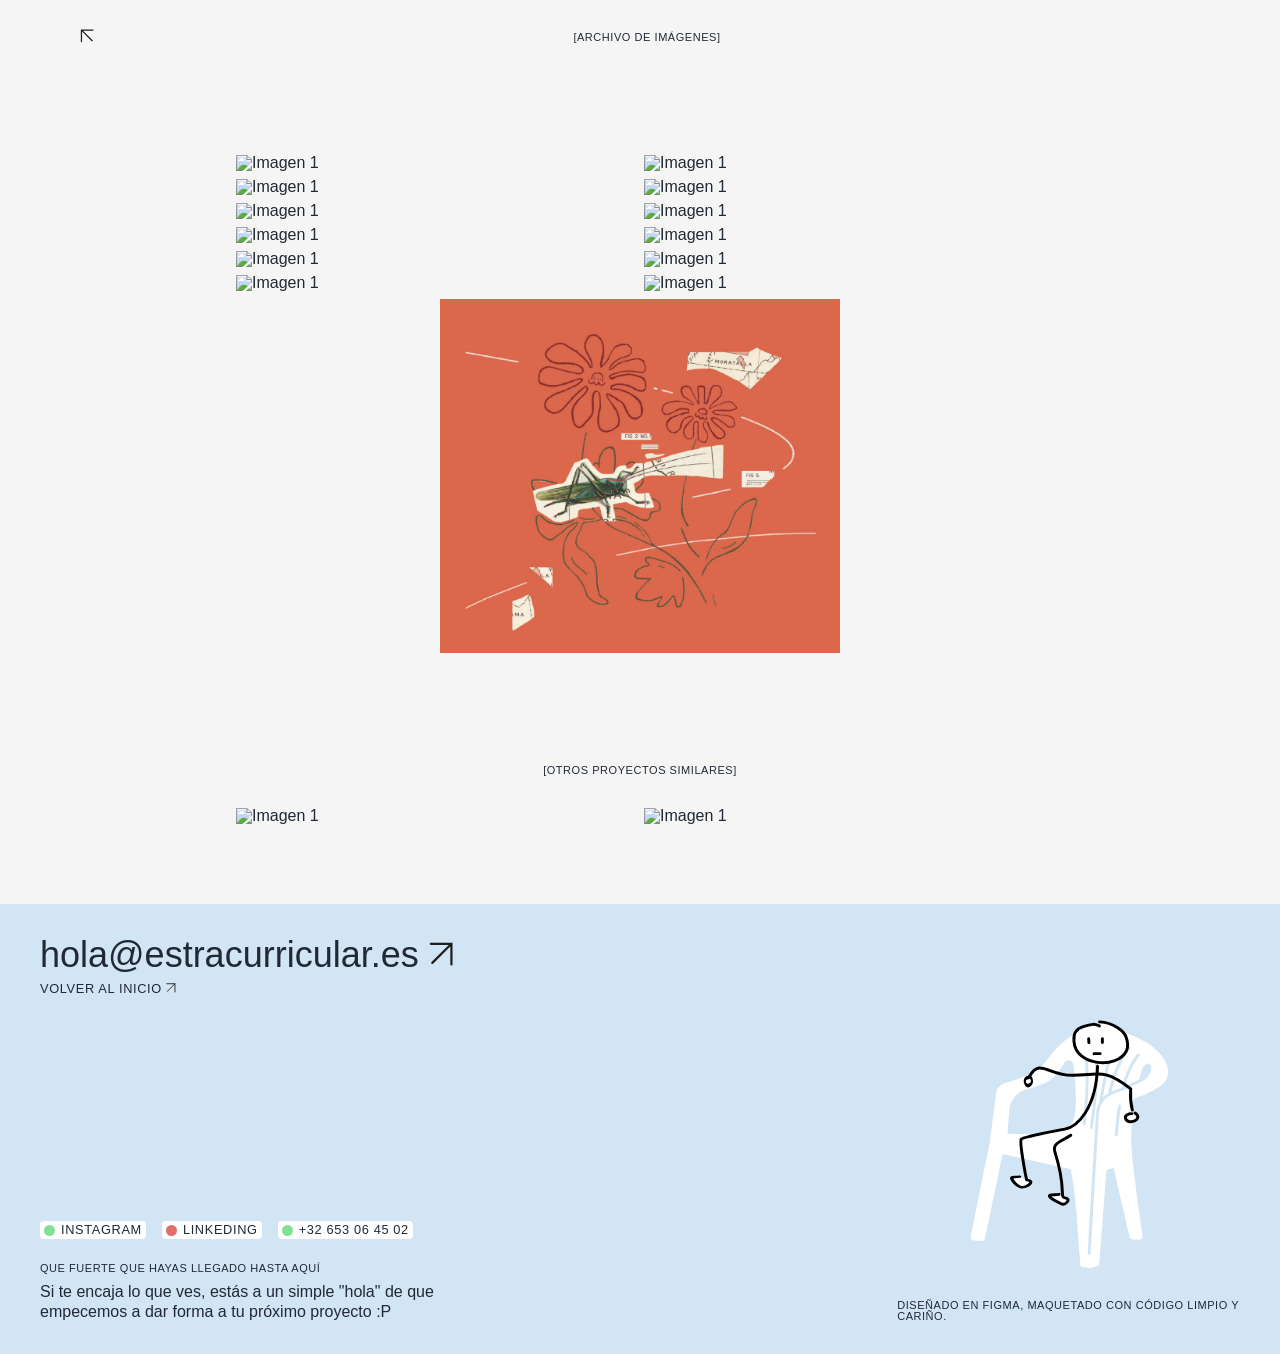
==== abbey.html @ 37d74346 "refactor: nueva estructura del portfolio" ====
<!DOCTYPE html>
<html lang="es">
<head>
  <meta charset="UTF-8">
  <meta name="viewport" content="width=device-width, initial-scale=1.0">
  <title>Archivo: Poemario: Tras el canto de un charete</title>
  <link rel="stylesheet" href="/css/main.css">
</head>
<body>

<section id="abbeyArchivo" class="project-section">
<div class="flex-group space center row">
  <a href="index.html#project-05">
      <svg width="14" height="14" viewBox="0 0 17 17" fill="none" style="transform: scaleX(-1);">
      <path d="M2.25414 14.2072L15.1341 1.34655M1.25 1.25H15.25V15.25" stroke="#1E1E1C" stroke-width="1.5" stroke-miterlimit="10" stroke-linecap="round"/>
      </svg>
  </a>
  <h1 class="label-text">[Archivo de Imágenes]</h1>
  <span></span>
</div>
<div class="flex-group row-gap center u-gap-8">
  <img src="/img/abbey/abbey-01.png" alt="Imagen 1" class="img-proyecto">
  <img src="/img/abbey/abbey-01a.png" alt="Imagen 1" class="img-proyecto">
  <img src="/img/abbey/abbey-01b.png" alt="Imagen 1" class="img-proyecto">

  <img src="/img/abbey/abbey-02.png" alt="Imagen 1" class="img-proyecto">
  <img src="/img/abbey/abbey-03.png" alt="Imagen 1" class="img-proyecto">
  <img src="/img/abbey/abbey-04.png" alt="Imagen 1" class="img-proyecto">

  <img src="/img/abbey/abbey-05.png" alt="Imagen 1" class="img-proyecto">
  <img src="/img/abbey/abbey-08.png" alt="Imagen 1" class="img-proyecto">
  <img src="/img/abbey/abbey-07.png" alt="Imagen 1" class="img-proyecto">

  <img src="/img/abbey/abbey-06.png" alt="Imagen 1" class="img-proyecto">
  <img src="/img/abbey/abbey-09.png" alt="Imagen 1" class="img-proyecto">
  <img src="/img/abbey/abbey-10.png" alt="Imagen 1" class="img-proyecto">

    <img src="/img/abbey/abbey0.jpg" alt="Imagen 1" class="img-proyecto">
</div>

<h1 class="label-text">[Otros proyectos similares]</h1>

<div class="flex-group row-gap center u-gap-8">
  <img src="/img/abbey/abbey-21.jpg" alt="Imagen 1" class="img-proyecto">
  <img src="/img/abbey/abbey-22.jpg" alt="Imagen 1" class="img-proyecto">
  
</div>

</section>

<footer class="project-footer">

  <div class="flex-group space">
    <div class="flex-group u-gap-8">
    <a class="email" href="mailto:hola@estracurricular.es">hola@estracurricular.es
      <svg width="25" height="25" viewBox="0 0 17 17" fill="none">
        <path d="M2.25414 14.2072L15.1341 1.34655M1.25 1.25H15.25V15.25" stroke="#1E1E1C" stroke-width="1.5" stroke-miterlimit="10" stroke-linecap="round"/>
      </svg>
    </a>
    <a class="text-xs" href="index.html">VOLVER AL INICIO
    <svg width="10" height="10" viewBox="0 0 17 17" fill="none">
        <path d="M2.25414 14.2072L15.1341 1.34655M1.25 1.25H15.25V15.25" stroke="#1E1E1C" stroke-width="1.5" stroke-miterlimit="10" stroke-linecap="round"/>
      </svg>
    </a>
    </div>

    <div class="flex-group column u-gap-8">
     <div class="flex-group row u-gap-16 u-mg-4">
        <a href="https://www.instagram.com/estracurricular/" class="tag white u-bulletVerde" target="_blank" rel="noopener">instagram</a>
        <a href="https://www.instagram.com/estracurricular/" class="tag white u-bulletRojo" target="_blank" rel="noopener">linkeding</a>
        <span class="tag white u-bulletVerde">+32 653 06 45 02</span>
      </div>
    <span class="label-text u-mg-16">que fuerte que hayas llegado hasta aquí</span>
    <p class="body" style="width: 430px">Si te encaja lo que ves, estás a un simple "hola" de que empecemos a dar forma a tu próximo proyecto :P</mark></p>
    </div>

  </div>  

  <div class="flex-group u-gap-32" style="justify-content:end;align-items:center">
    <img src="/img/yo-pequeña.svg" width="200" alt="soy yo">
    <p class="label-text" style="white-space:wrap">Diseñado en Figma, maquetado con código limpio y cariño.</p>
  </div>

</footer>

</body>
</html>
---- css/main.css ----
/* 1. VARIABLES Y CONFIGURACIÓN */
@import url("./variables.css");

/* 2. RESET Y NORMALIZACIÓN */
@import url("./reset.css");

/* 3. TIPOGRAFÍA */
@import url("./typography.css");

/* 4. UTILIDADES */
@import url("./utilities.css");

/* 5. COMPONENTES */
@import url("./components.css");

/* 6. LAYOUT */
@import url("./layout.css");

/* 7. SECCIONES */
@import url("./sections/hero.css");
@import url("./sections/info.css");
@import url("./sections/skills.css");
@import url("./sections/experiencia.css");
@import url("./sections/portfolio.css");
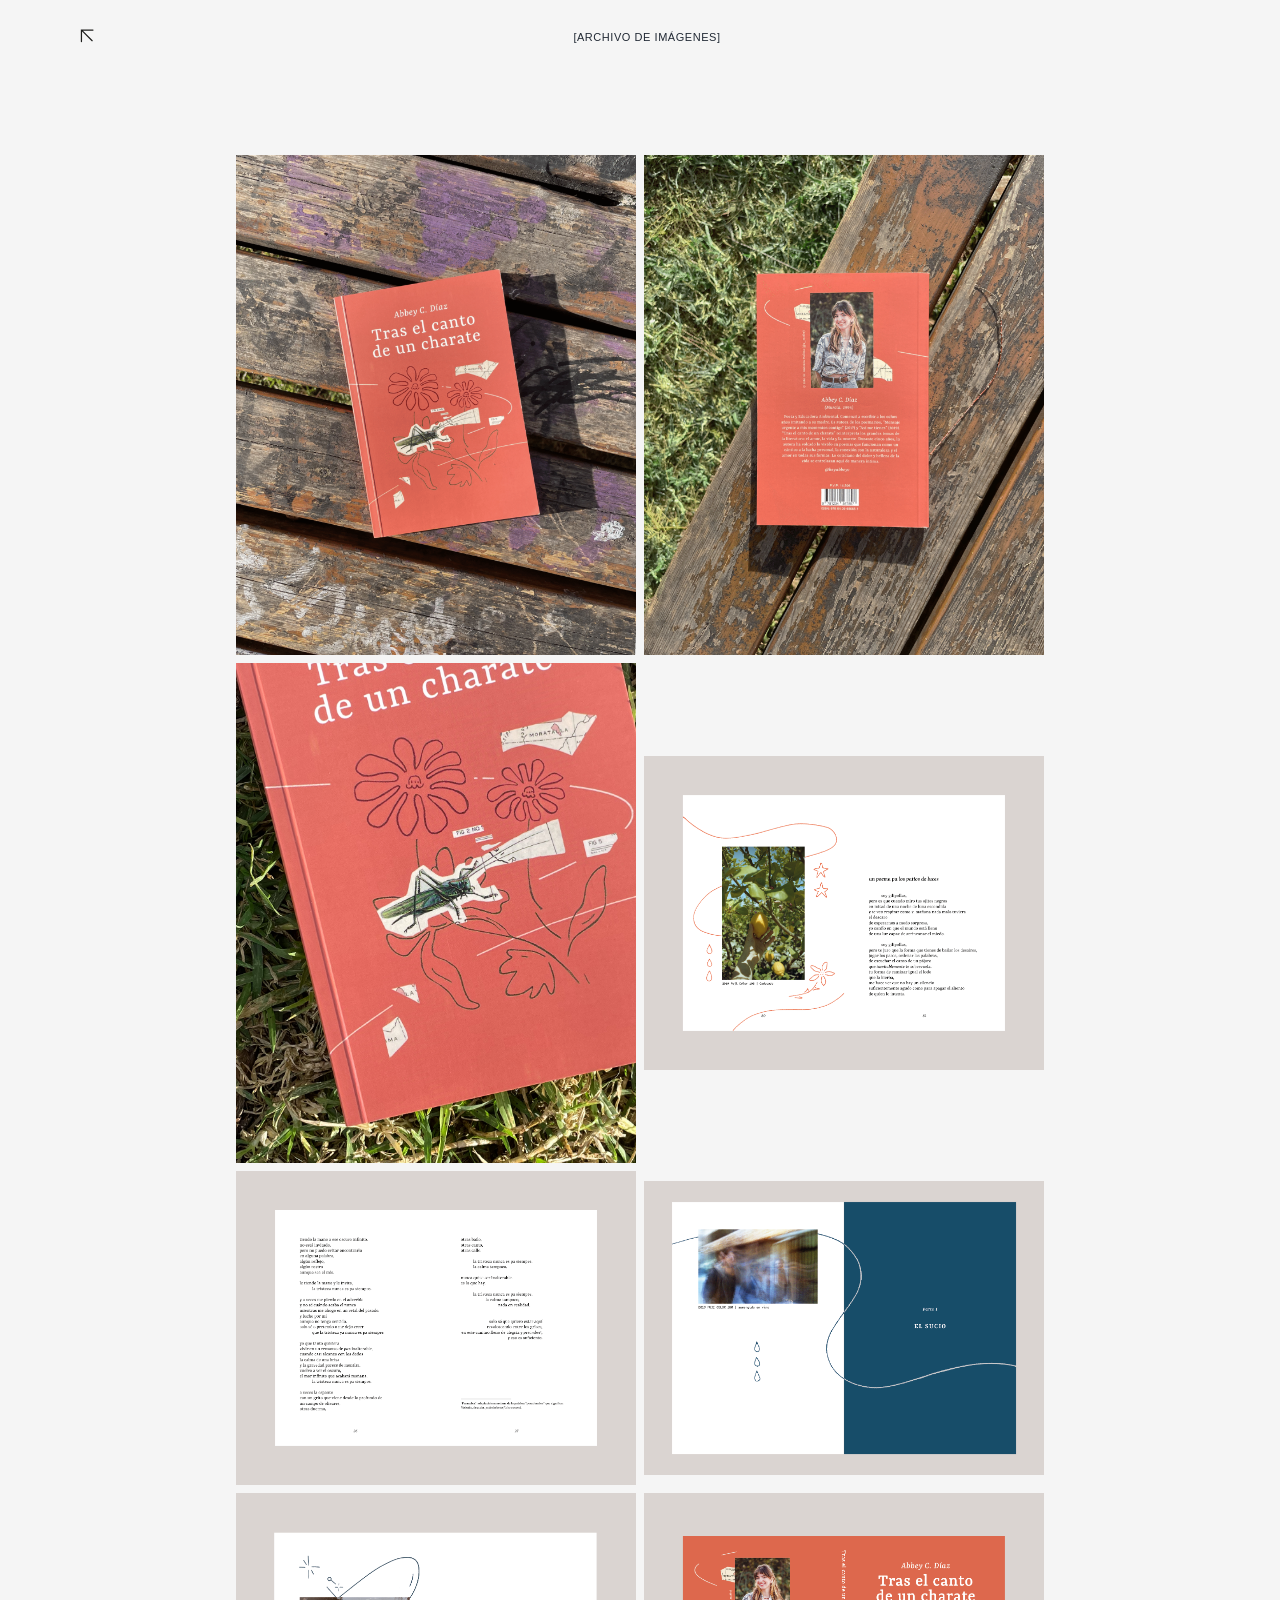
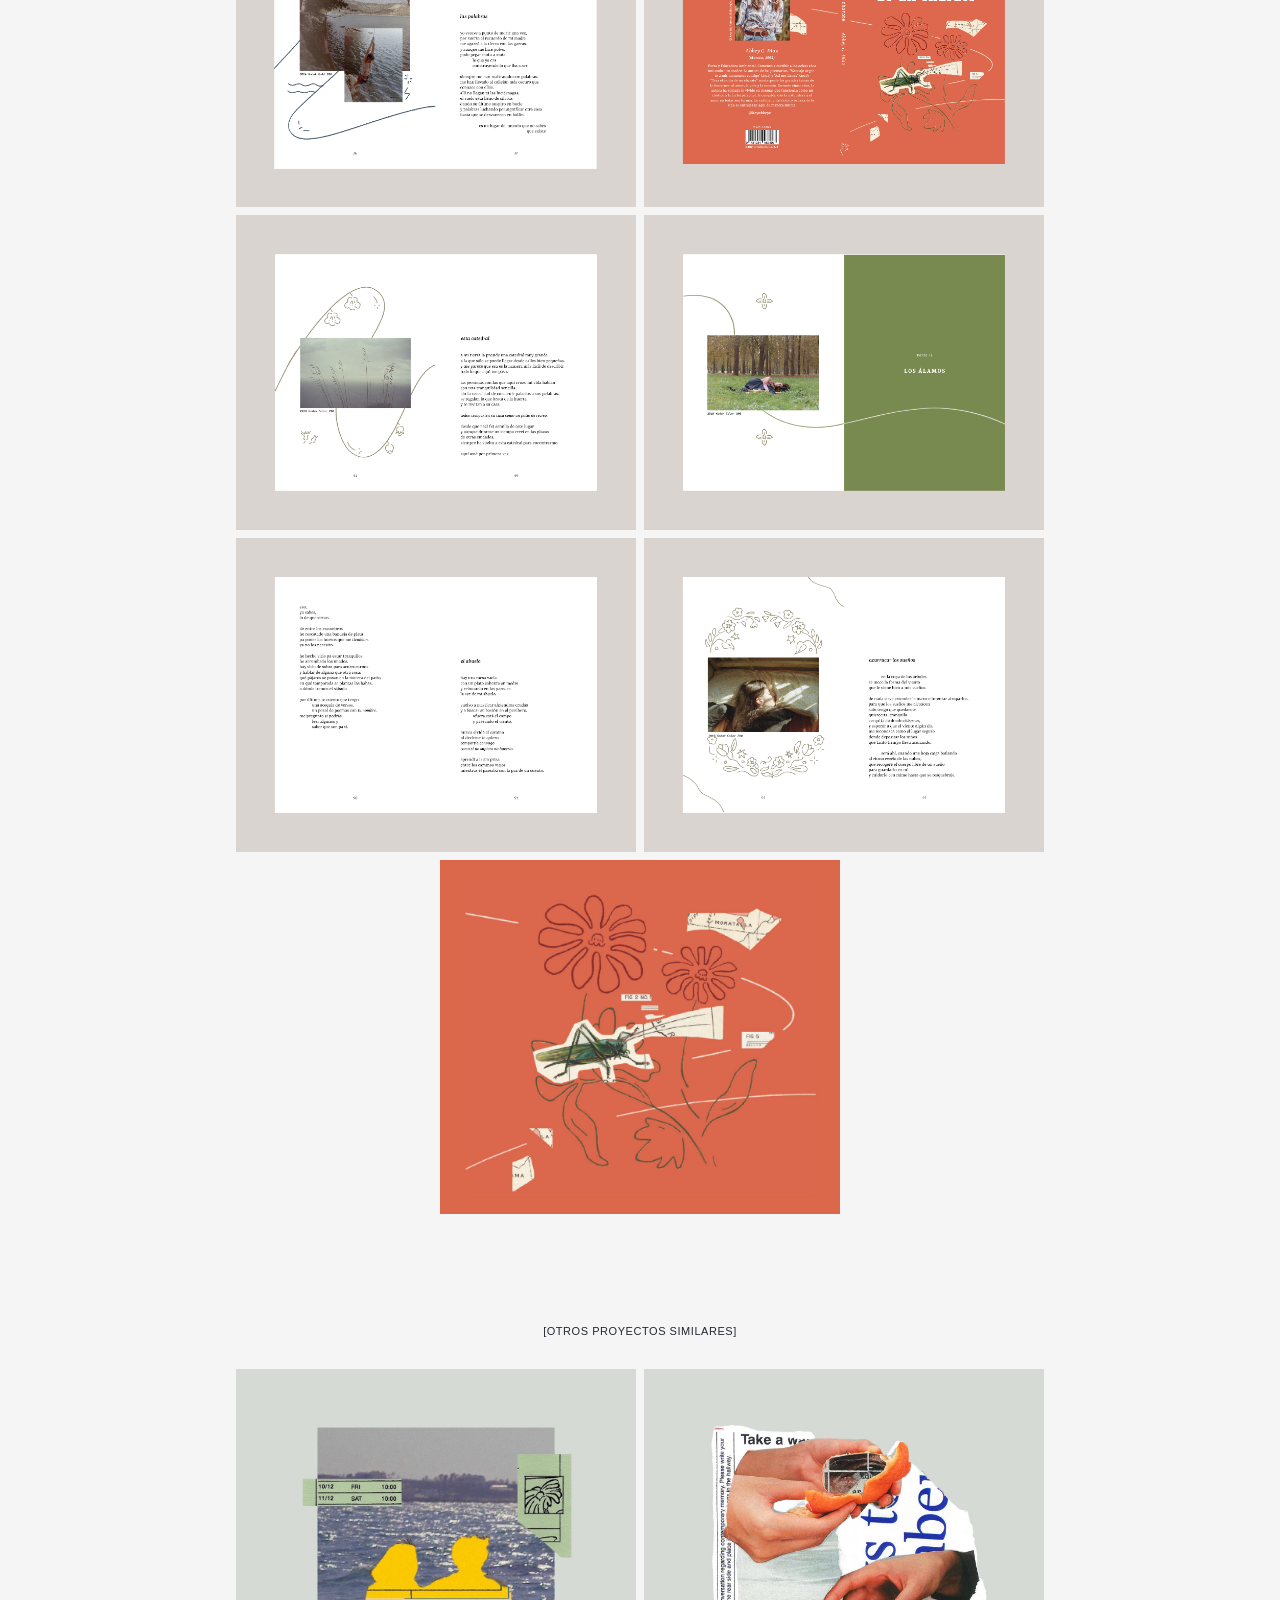
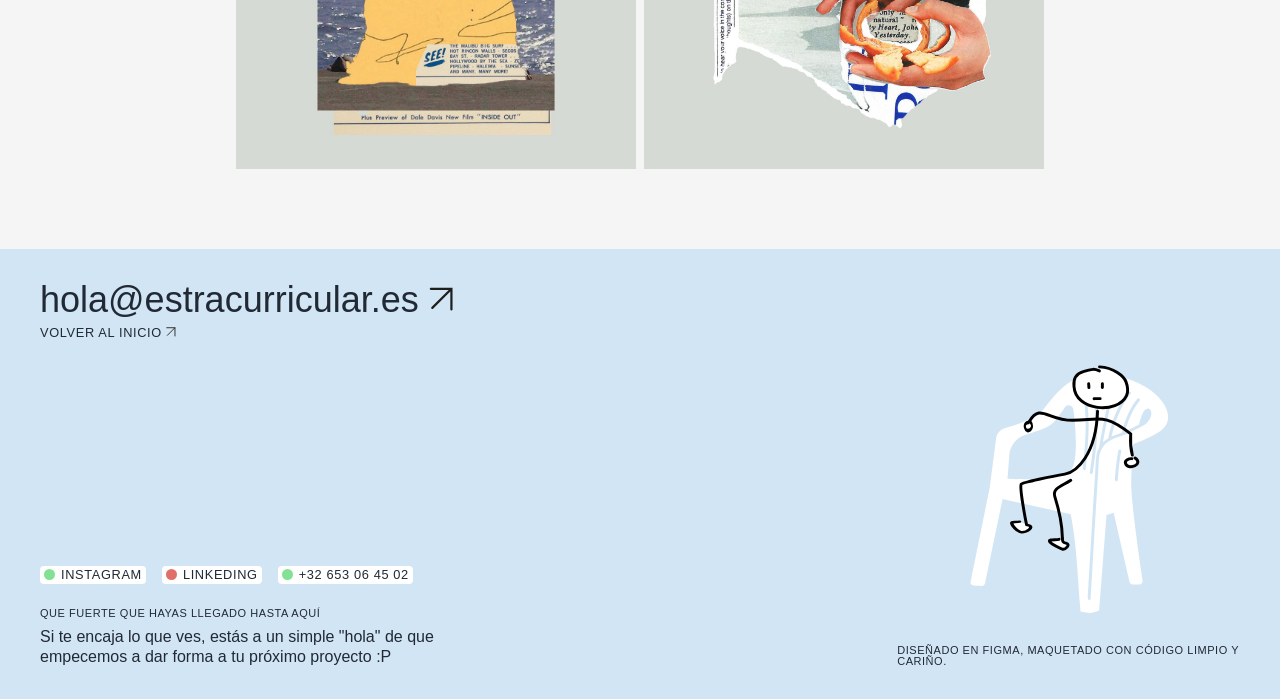
==== commit 17f50996: "imagenes y detalles" ====
--- a/abbey.html
+++ b/abbey.html
@@ -50,8 +50,8 @@
 
 <footer class="project-footer">
 
-  <div class="flex-group space">
-    <div class="flex-group u-gap-8">
+  <div class="flex-group space m-gap-32">
+    <div class="flex-group u-gap-8 m-gap-16">
     <a class="email" href="mailto:hola@estracurricular.es">hola@estracurricular.es
       <svg width="25" height="25" viewBox="0 0 17 17" fill="none">
         <path d="M2.25414 14.2072L15.1341 1.34655M1.25 1.25H15.25V15.25" stroke="#1E1E1C" stroke-width="1.5" stroke-miterlimit="10" stroke-linecap="round"/>
@@ -65,18 +65,18 @@
     </div>
 
     <div class="flex-group column u-gap-8">
-     <div class="flex-group row u-gap-16 u-mg-4">
+     <div class="flex-group row-gap u-gap-16 u-mg-4 m-gap-8">
         <a href="https://www.instagram.com/estracurricular/" class="tag white u-bulletVerde" target="_blank" rel="noopener">instagram</a>
         <a href="https://www.instagram.com/estracurricular/" class="tag white u-bulletRojo" target="_blank" rel="noopener">linkeding</a>
         <span class="tag white u-bulletVerde">+32 653 06 45 02</span>
       </div>
     <span class="label-text u-mg-16">que fuerte que hayas llegado hasta aquí</span>
-    <p class="body" style="width: 430px">Si te encaja lo que ves, estás a un simple "hola" de que empecemos a dar forma a tu próximo proyecto :P</mark></p>
+    <p class="body" style="max-width: 430px">Si te encaja lo que ves, estás a un simple "hola" de que empecemos a dar forma a tu próximo proyecto :P</mark></p>
     </div>
 
   </div>  
 
-  <div class="flex-group u-gap-32" style="justify-content:end;align-items:center">
+  <div class="flex-group u-gap-32 m-mg-40" style="justify-content:end;align-items:center">
     <img src="/img/yo-pequeña.svg" width="200" alt="soy yo">
     <p class="label-text" style="white-space:wrap">Diseñado en Figma, maquetado con código limpio y cariño.</p>
   </div>
--- a/css/main.css
+++ b/css/main.css
@@ -23,3 +23,5 @@
 @import url("./sections/skills.css");
 @import url("./sections/experiencia.css");
 @import url("./sections/portfolio.css");
+
+@import url("./sections/construccion.css");
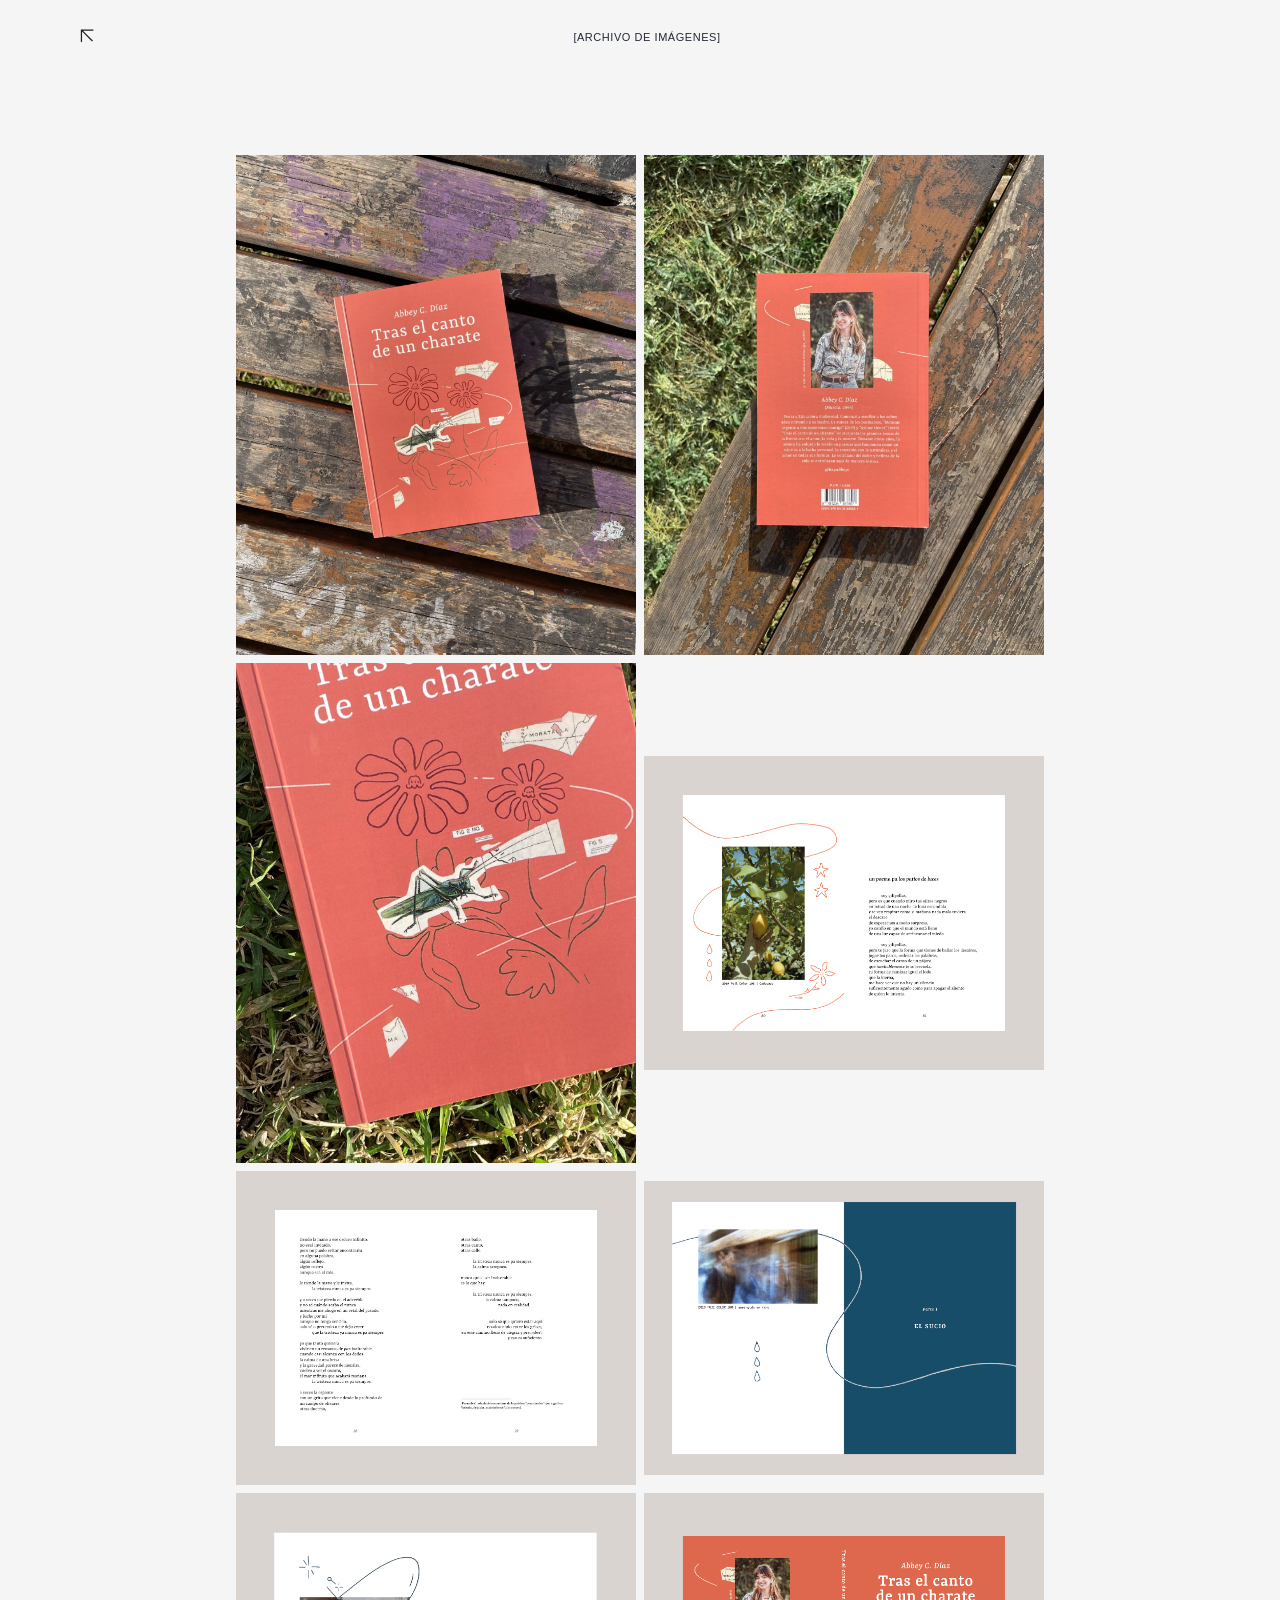
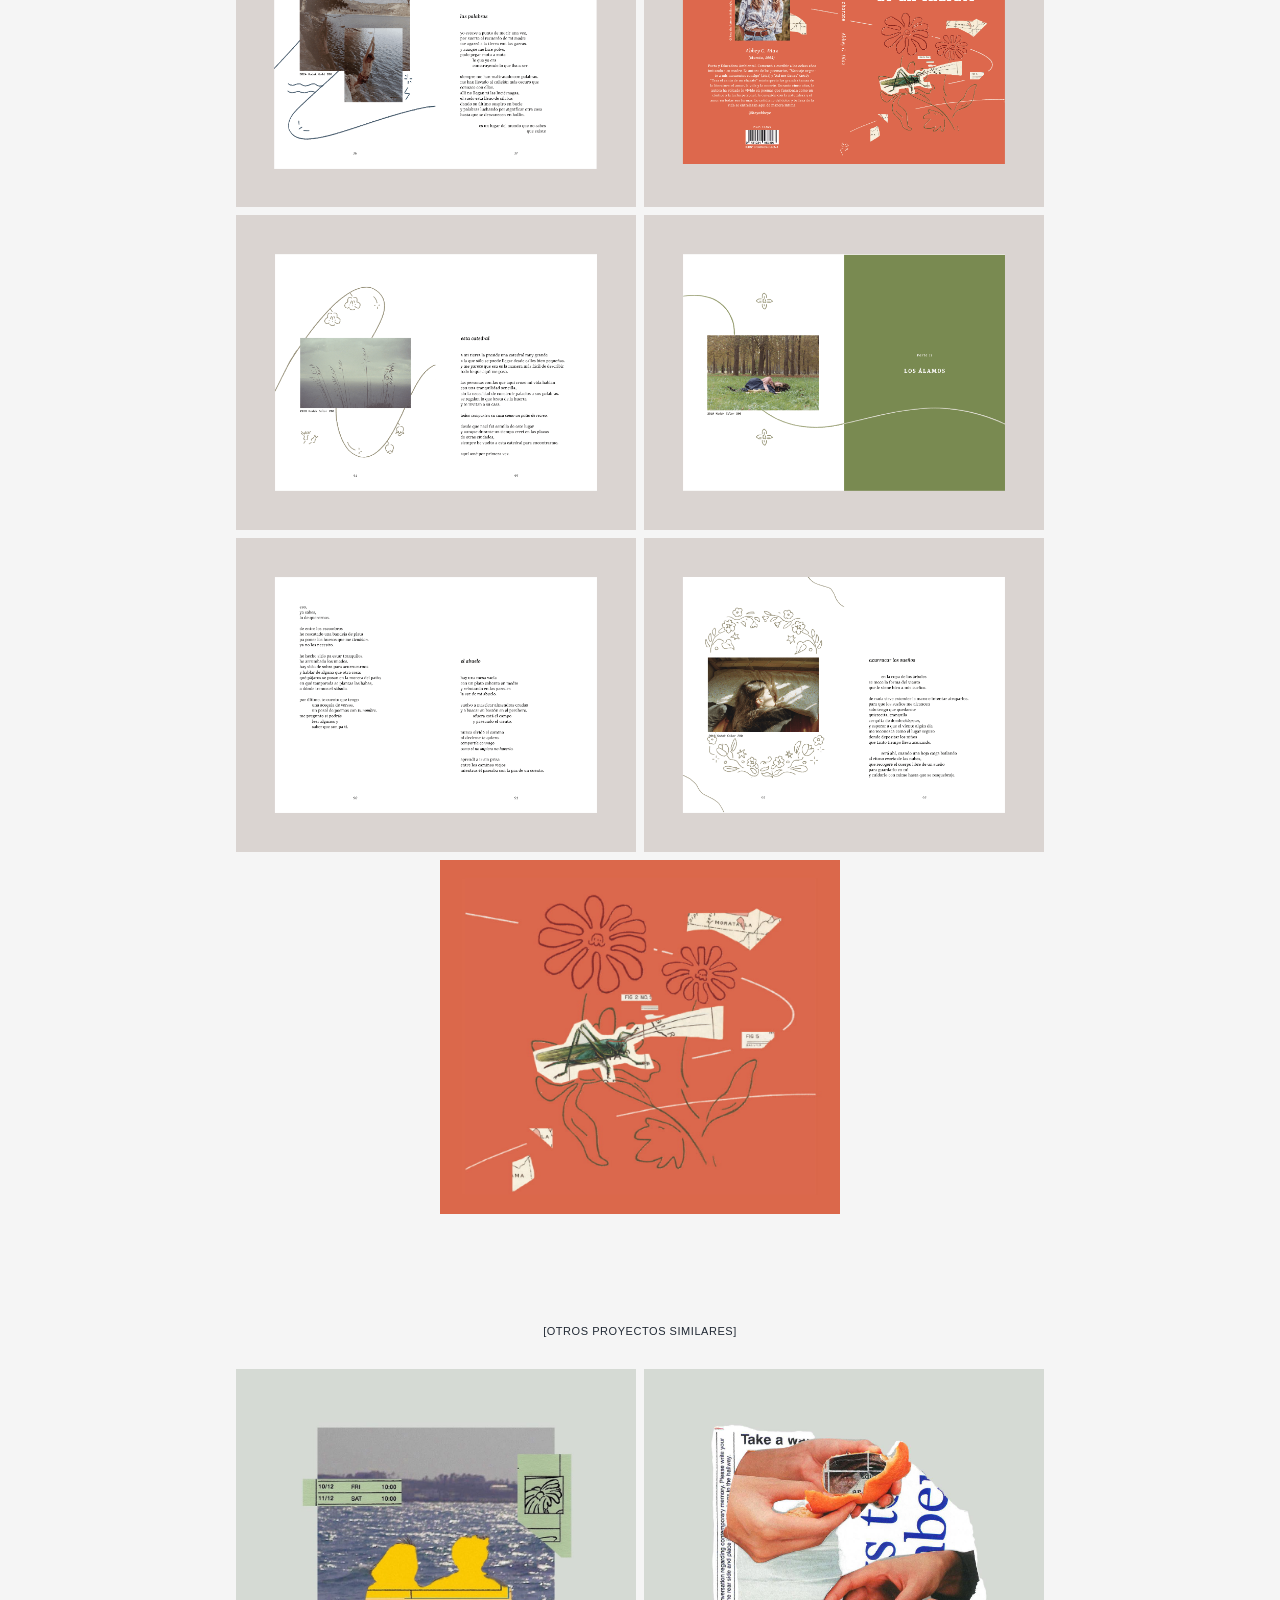
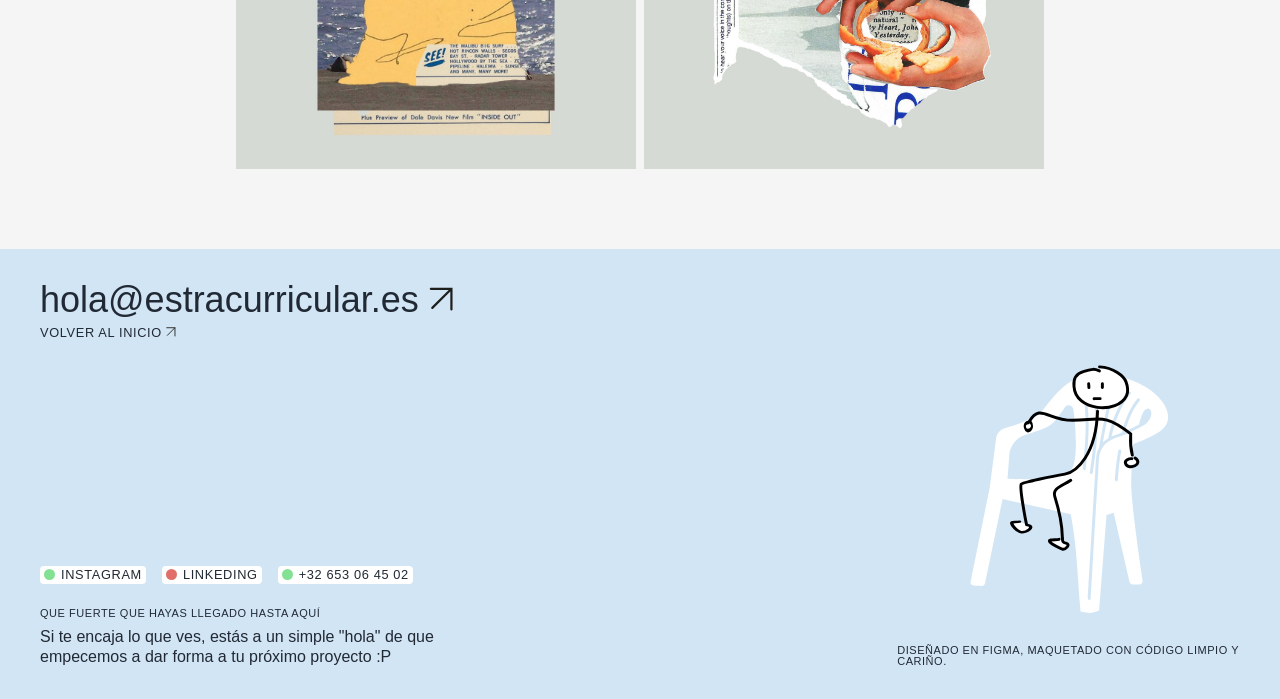
==== commit 5190850a: "feat: add info and photos" ====
--- a/abbey.html
+++ b/abbey.html
@@ -4,7 +4,7 @@
   <meta charset="UTF-8">
   <meta name="viewport" content="width=device-width, initial-scale=1.0">
   <title>Archivo: Poemario: Tras el canto de un charete</title>
-  <link rel="stylesheet" href="/css/main.css">
+  <link rel="stylesheet" href="./css/main.css">
 </head>
 <body>
 
@@ -19,30 +19,30 @@
   <span></span>
 </div>
 <div class="flex-group row-gap center u-gap-8">
-  <img src="/img/abbey/abbey-01.png" alt="Imagen 1" class="img-proyecto">
-  <img src="/img/abbey/abbey-01a.png" alt="Imagen 1" class="img-proyecto">
-  <img src="/img/abbey/abbey-01b.png" alt="Imagen 1" class="img-proyecto">
+  <img src="./img/abbey/abbey-01.jpg" alt="Imagen 1" class="img-proyecto">
+  <img src="./img/abbey/abbey-01a.jpg" alt="Imagen 1" class="img-proyecto">
+  <img src="./img/abbey/abbey-01b.jpg" alt="Imagen 1" class="img-proyecto">
 
-  <img src="/img/abbey/abbey-02.png" alt="Imagen 1" class="img-proyecto">
-  <img src="/img/abbey/abbey-03.png" alt="Imagen 1" class="img-proyecto">
-  <img src="/img/abbey/abbey-04.png" alt="Imagen 1" class="img-proyecto">
+  <img src="./img/abbey/abbey-02.png" alt="Imagen 1" class="img-proyecto">
+  <img src="./img/abbey/abbey-03.png" alt="Imagen 1" class="img-proyecto">
+  <img src="./img/abbey/abbey-04.png" alt="Imagen 1" class="img-proyecto">
 
-  <img src="/img/abbey/abbey-05.png" alt="Imagen 1" class="img-proyecto">
-  <img src="/img/abbey/abbey-08.png" alt="Imagen 1" class="img-proyecto">
-  <img src="/img/abbey/abbey-07.png" alt="Imagen 1" class="img-proyecto">
+  <img src="./img/abbey/abbey-05.png" alt="Imagen 1" class="img-proyecto">
+  <img src="./img/abbey/abbey-08.png" alt="Imagen 1" class="img-proyecto">
+  <img src="./img/abbey/abbey-07.png" alt="Imagen 1" class="img-proyecto">
 
-  <img src="/img/abbey/abbey-06.png" alt="Imagen 1" class="img-proyecto">
-  <img src="/img/abbey/abbey-09.png" alt="Imagen 1" class="img-proyecto">
-  <img src="/img/abbey/abbey-10.png" alt="Imagen 1" class="img-proyecto">
+  <img src="./img/abbey/abbey-06.png" alt="Imagen 1" class="img-proyecto">
+  <img src="./img/abbey/abbey-09.png" alt="Imagen 1" class="img-proyecto">
+  <img src="./img/abbey/abbey-10.png" alt="Imagen 1" class="img-proyecto">
 
-    <img src="/img/abbey/abbey0.jpg" alt="Imagen 1" class="img-proyecto">
+    <img src="./img/abbey/abbey0.jpg" alt="Imagen 1" class="img-proyecto">
 </div>
 
 <h1 class="label-text">[Otros proyectos similares]</h1>
 
 <div class="flex-group row-gap center u-gap-8">
-  <img src="/img/abbey/abbey-21.jpg" alt="Imagen 1" class="img-proyecto">
-  <img src="/img/abbey/abbey-22.jpg" alt="Imagen 1" class="img-proyecto">
+  <img src="./img/abbey/abbey-21.jpg" alt="Imagen 1" class="img-proyecto">
+  <img src="./img/abbey/abbey-22.jpg" alt="Imagen 1" class="img-proyecto">
   
 </div>
 
@@ -77,7 +77,7 @@
   </div>  
 
   <div class="flex-group u-gap-32 m-mg-40" style="justify-content:end;align-items:center">
-    <img src="/img/yo-pequeña.svg" width="200" alt="soy yo">
+    <img src="./img/yo-pequeña.svg" width="200" alt="soy yo">
     <p class="label-text" style="white-space:wrap">Diseñado en Figma, maquetado con código limpio y cariño.</p>
   </div>
 
